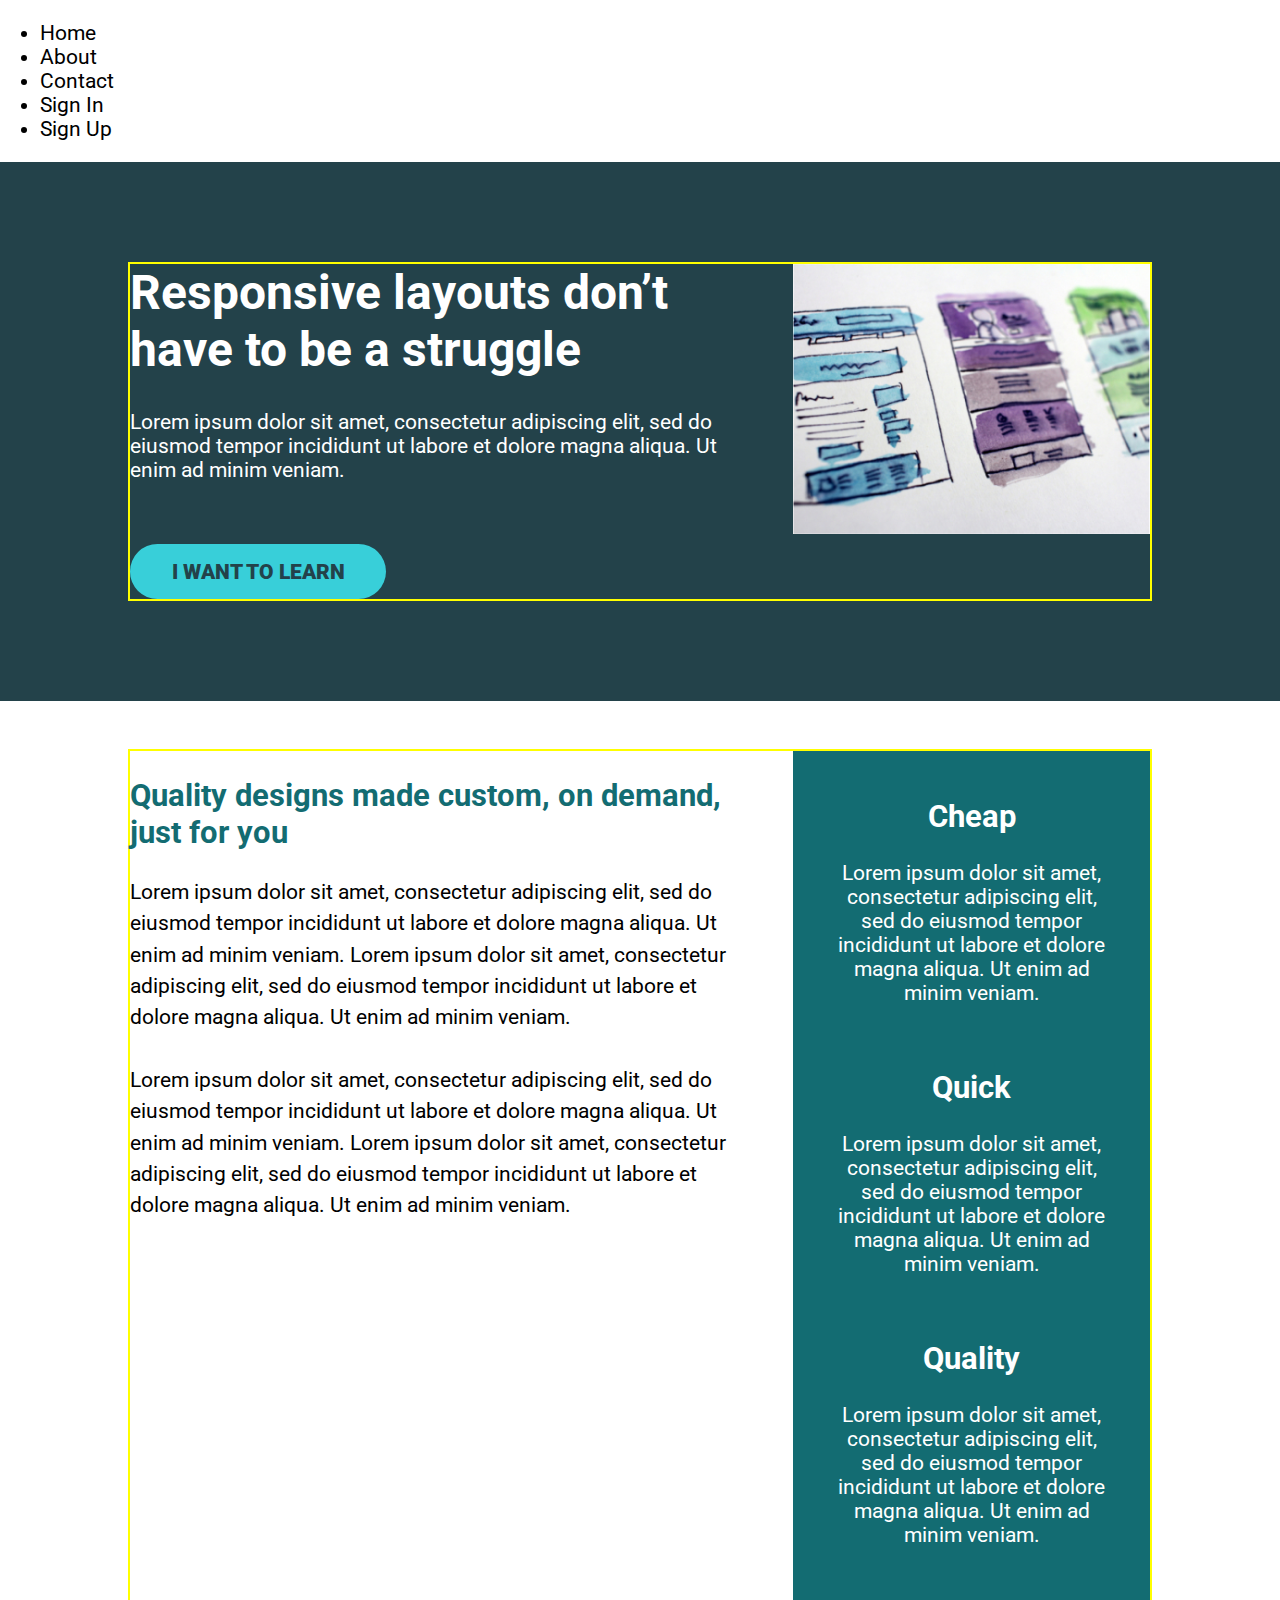
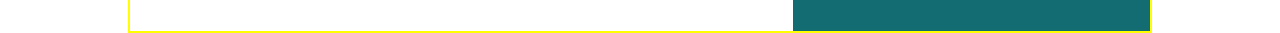
==== day11/index.html @ d9684468 "added header & nav bar, changed generic div to section for hero content" ====
<!DOCTYPE html>
<html lang="en">
<head>
    <meta charset="UTF-8">
    <meta name="viewport" content="width=device-width, initial-scale=1.0">
    <title>Day 11</title>
    <link href="https://fonts.googleapis.com/css2?family=Roboto:wght@400;900&display=swap" rel="stylesheet"> 
    <link rel="stylesheet" href="style.css">
</head>
<body>
    <header>
        <nav class="nav">
            <ul class="nav__list">
                <li class="nav__item">
                    <a>Home</a>
                </li>
                <li class="nav__item">
                    <a>About</a>
                </li>
                <li class="nav__item">
                    <a>Contact</a>
                </li>
                <li class="nav__item">
                    <a>Sign In</a>
                </li>
                <li class="nav__item">
                    <a>Sign Up</a>
                </li>
            </ul>
        </nav>
    </header>
    <section class="hero">
        <div class="container row">
            <div class="hero__text">
                <h1>Responsive layouts don’t have to be a struggle</h1>
                <p>Lorem ipsum dolor sit amet, consectetur adipiscing elit, sed do eiusmod tempor incididunt ut labore et dolore magna aliqua. Ut enim ad minim veniam.</p>
                <a href="#" class="btn">I want to learn</a>
            </div>
            <img class="hero__img" src="img/hero-img.jpg" alt="website sketches"></img>
        </div>
    </section> 

    <main class="container row">
        <section class="main-text">
            <h2>Quality designs made custom, on demand, just for you</h2>
            <p>Lorem ipsum dolor sit amet, consectetur adipiscing elit, sed do eiusmod tempor incididunt ut labore et dolore magna aliqua. Ut enim ad minim veniam. Lorem ipsum dolor sit amet, consectetur adipiscing elit, sed do eiusmod tempor incididunt ut labore et dolore magna aliqua. Ut enim ad minim veniam.</p>
            <p>Lorem ipsum dolor sit amet, consectetur adipiscing elit, sed do eiusmod tempor incididunt ut labore et dolore magna aliqua. Ut enim ad minim veniam. Lorem ipsum dolor sit amet, consectetur adipiscing elit, sed do eiusmod tempor incididunt ut labore et dolore magna aliqua. Ut enim ad minim veniam.</p>
        </section>
        <aside class="sidebar">
            <div class='sidebar-item'>
                <h2>Cheap</h2>
                <p>Lorem ipsum dolor sit amet, consectetur adipiscing elit, sed do eiusmod tempor incididunt ut labore et dolore magna aliqua. Ut enim ad minim veniam.</p>
            </div>
            <div class='sidebar-item'>
                <h2>Quick</h2>
                <p>Lorem ipsum dolor sit amet, consectetur adipiscing elit, sed do eiusmod tempor incididunt ut labore et dolore magna aliqua. Ut enim ad minim veniam.</p>
            </div>
            <div class='sidebar-item'>
                <h2>Quality</h2>
                <p>Lorem ipsum dolor sit amet, consectetur adipiscing elit, sed do eiusmod tempor incididunt ut labore et dolore magna aliqua. Ut enim ad minim veniam.</p>
            </div>
        </aside>
    </main>
    

</body>
</html>
---- day11/style.css ----
*, *::before, *::after {
    box-sizing: border-box;
}

body {
    margin: 0;
    font-family: 'Roboto', sans-serif;
    font-size: 1.3rem;
}

img {
    max-width: 100%;
}

h1 {
    font-size: 3rem;
    margin-top: 0;
}

.container {
    width: 80%;
    max-width: 1200px;
    margin: 0 auto;
    border: 2px solid yellow;
}

.row {
    display: flex;
    justify-content: space-between;
}

.col {
    width: 100%;
}

.hero {
    padding: 100px 0;
    background-color: #23424A;
    color: #FFF;
}

.hero__text { 
    width: 60%;
}

.hero__img {
    width: 35%;
    align-self: flex-start;
}

.hero p {
    margin-bottom: 3em;
}

.main-text {
    width: 60%;
}

.main-text h2 {
    color: #136C72;
}

.main-text p {
    line-height: 1.5em;
    margin-bottom: 2rem;
}

main.container.row {
    margin-top: 3rem;
}

.sidebar {
    background-color: #136C72;
    color: white;
    width: 35%;
    text-align: center;
    padding: 1em 2em;
}

.sidebar-item {
    margin-bottom: 4rem;
}

.btn {
    display: inline-block;
    text-decoration: none;
    text-transform: uppercase; 
    color: #23424A;
    font-weight: 900;
    background-color: #38CFD9;
    padding: .75em 2em;
    border-radius: 100px;
}

.btn:hover,
.btn:focus {
    opacity: .75; 
}
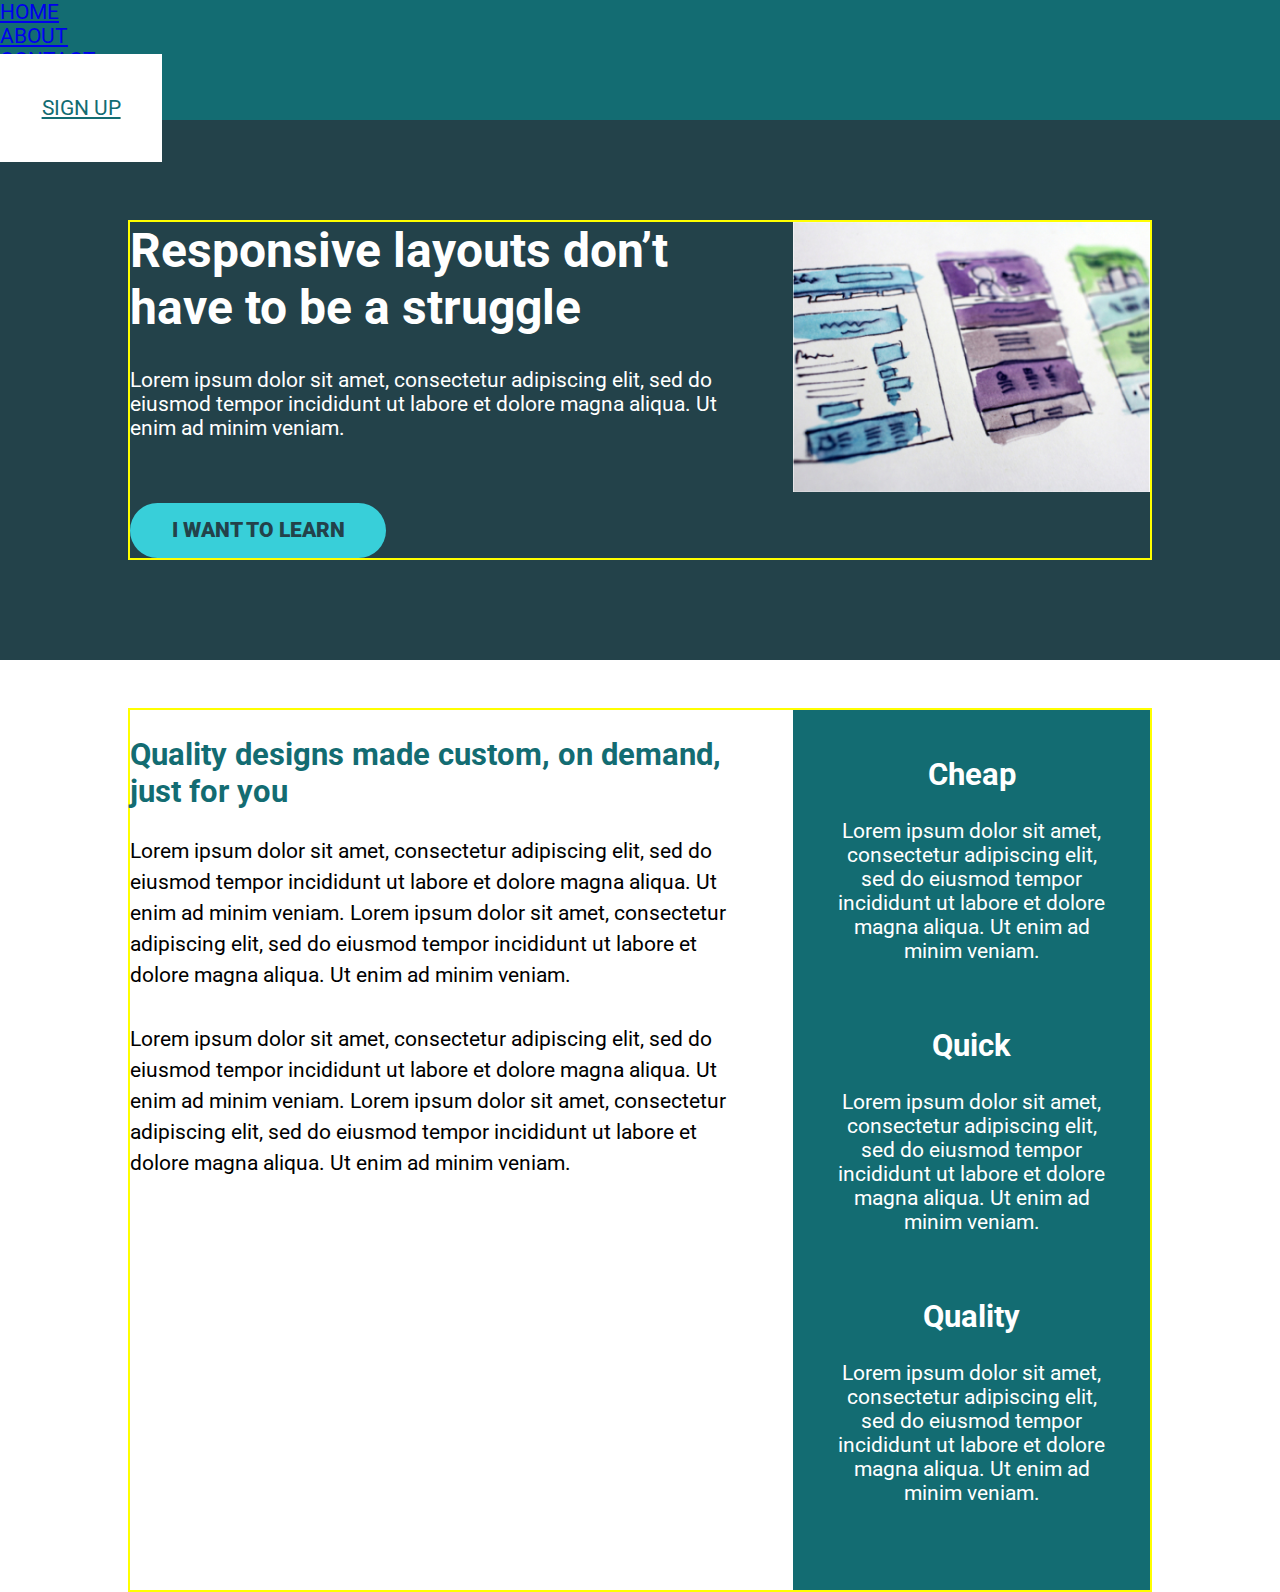
==== commit 6375f787: "set up a tag classes & links" ====
--- a/day11/index.html
+++ b/day11/index.html
@@ -12,19 +12,19 @@
         <nav class="nav">
             <ul class="nav__list">
                 <li class="nav__item">
-                    <a>Home</a>
+                    <a href="#" class="nav__link">Home</a>
                 </li>
                 <li class="nav__item">
-                    <a>About</a>
+                    <a href="#" class="nav__link">About</a>
                 </li>
                 <li class="nav__item">
-                    <a>Contact</a>
+                    <a href="#" class="nav__link">Contact</a>
                 </li>
                 <li class="nav__item">
-                    <a>Sign In</a>
+                    <a href="#" class="nav__link">Sign In</a>
                 </li>
                 <li class="nav__item">
-                    <a>Sign Up</a>
+                    <a href="#" class="nav__link sign-up-btn">Sign Up</a>
                 </li>
             </ul>
         </nav>
--- a/day11/style.css
+++ b/day11/style.css
@@ -33,6 +33,26 @@
     width: 100%;
 }
 
+.nav {
+    background-color: #136C72;
+    color: white;
+}
+
+.nav__list {
+    margin: 0;
+    padding: 0;
+    list-style-type: none;
+}
+
+.nav__item {
+    text-transform: uppercase;
+}
+
+.sign-up-btn {
+    padding: 2em;
+    background-color: white;
+    color: #136C72;;
+}
 .hero {
     padding: 100px 0;
     background-color: #23424A;
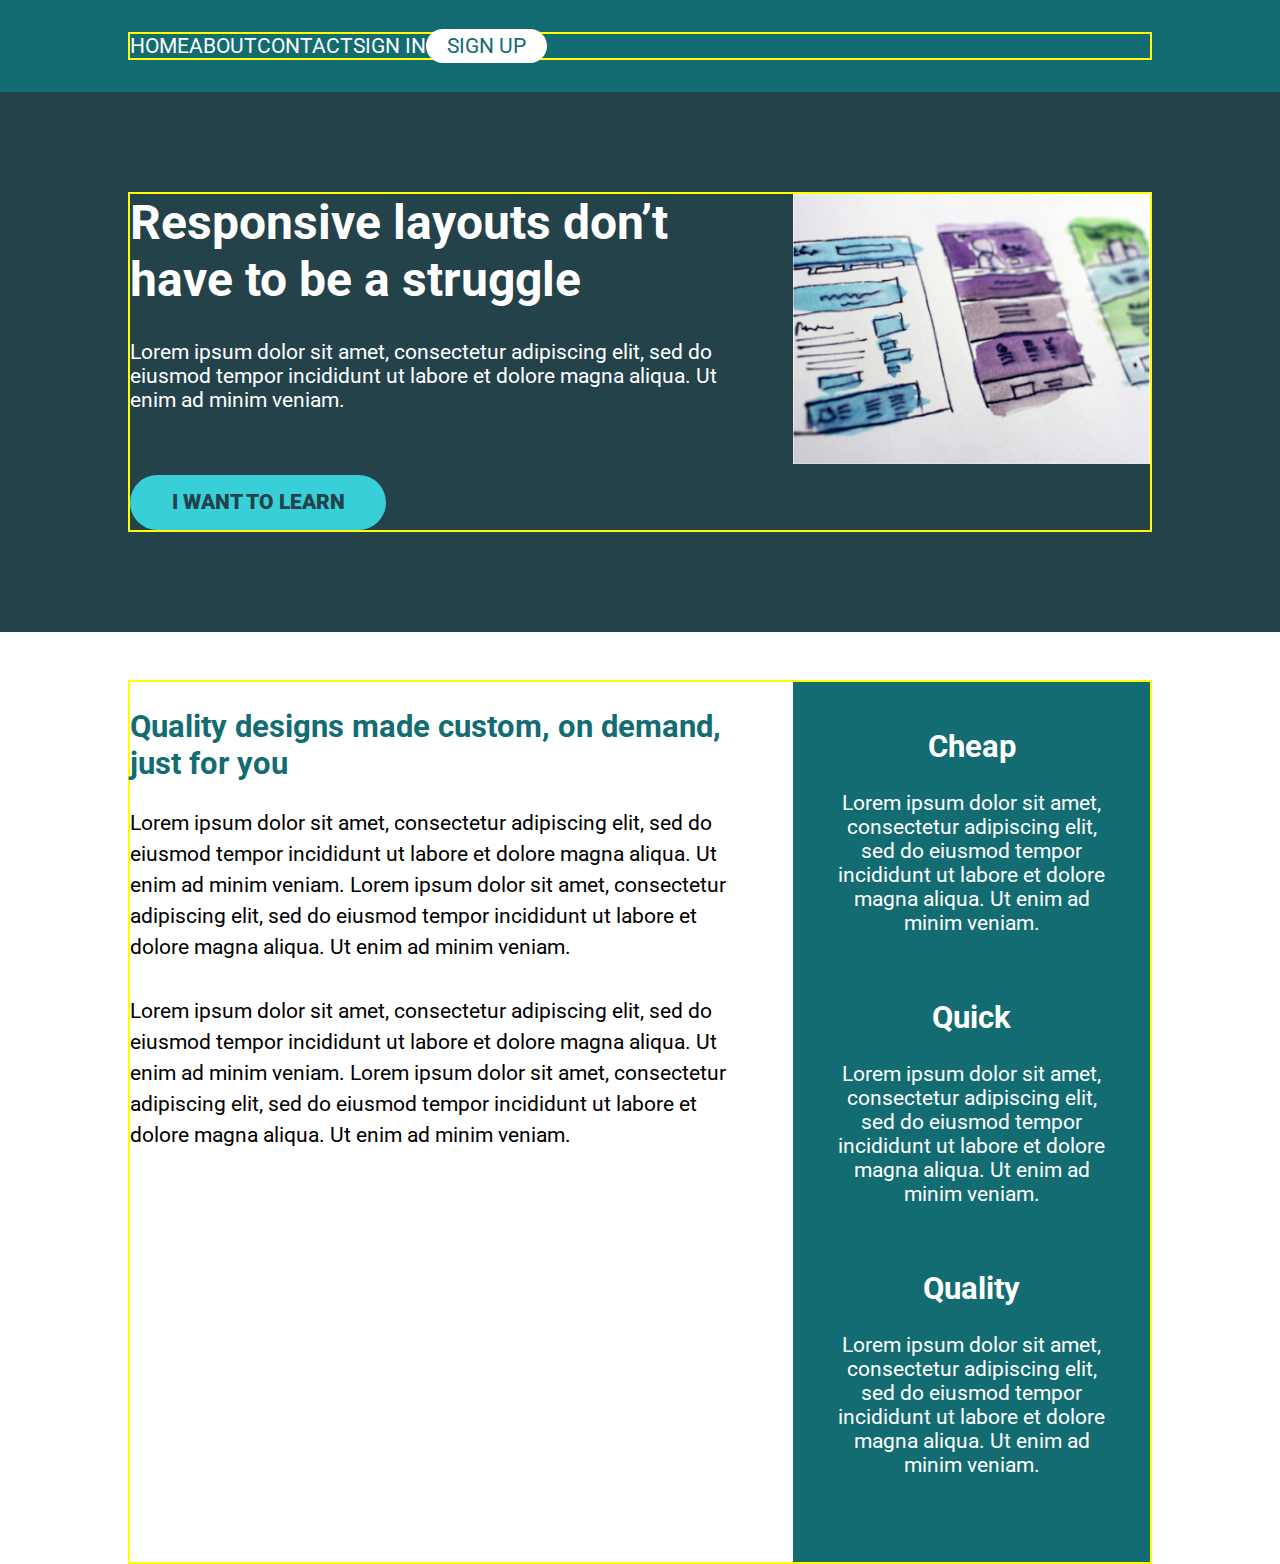
==== commit 23c6985e: "set up flex lay out for nav list, minor styling changes" ====
--- a/day11/index.html
+++ b/day11/index.html
@@ -10,7 +10,7 @@
 <body>
     <header>
         <nav class="nav">
-            <ul class="nav__list">
+            <ul class="nav__list container">
                 <li class="nav__item">
                     <a href="#" class="nav__link">Home</a>
                 </li>
--- a/day11/style.css
+++ b/day11/style.css
@@ -35,23 +35,31 @@
 
 .nav {
     background-color: #136C72;
-    color: white;
+    padding: 2rem 0;
 }
 
 .nav__list {
-    margin: 0;
+    margin: 0 auto;
     padding: 0;
     list-style-type: none;
+    display: flex;
 }
 
 .nav__item {
+
+}
+
+.nav__link {
+    text-decoration: none;
+    color: white;
     text-transform: uppercase;
 }
 
 .sign-up-btn {
-    padding: 2em;
     background-color: white;
-    color: #136C72;;
+    color: #136C72;
+    padding: 0.25em 1em;
+    border-radius: 100px;
 }
 .hero {
     padding: 100px 0;
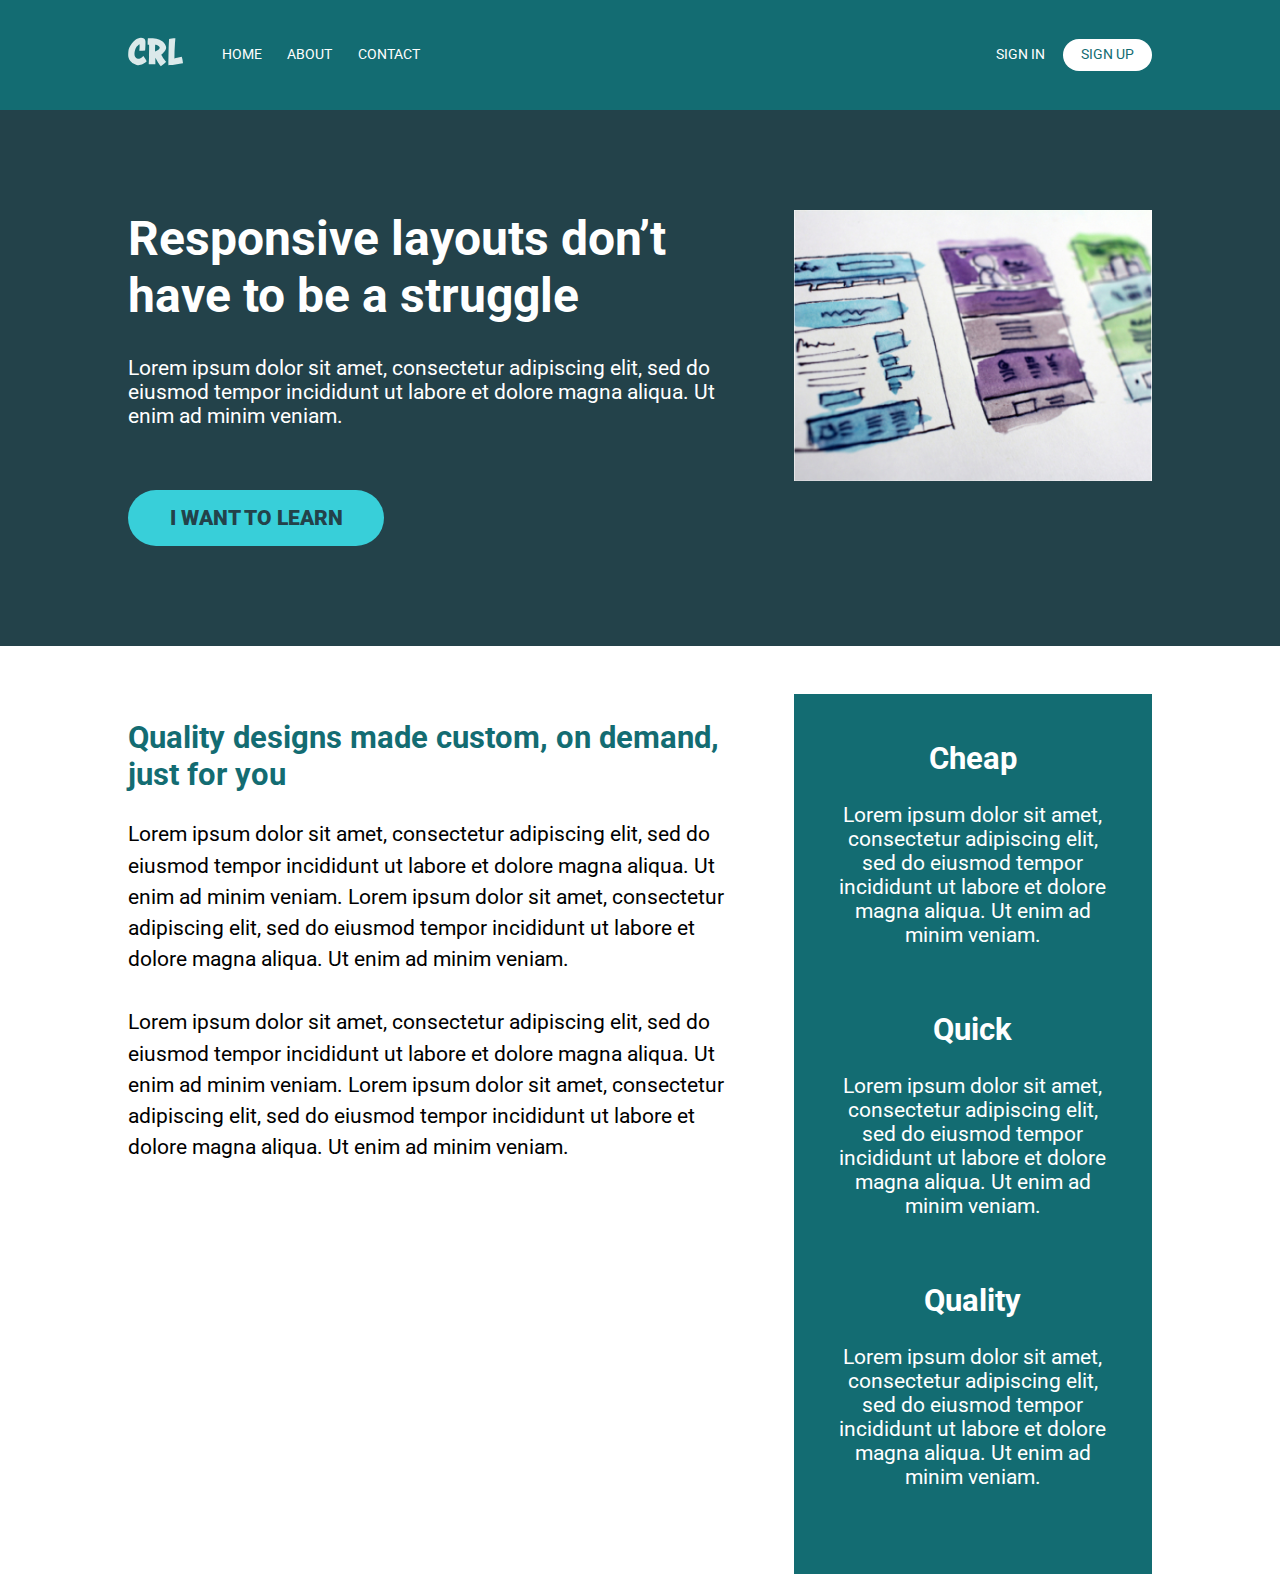
==== commit 44693b7a: "finish styling of navbar, edited html layout" ====
--- a/day11/index.html
+++ b/day11/index.html
@@ -9,25 +9,32 @@
 </head>
 <body>
     <header>
-        <nav class="nav">
-            <ul class="nav__list container">
-                <li class="nav__item">
-                    <a href="#" class="nav__link">Home</a>
-                </li>
-                <li class="nav__item">
-                    <a href="#" class="nav__link">About</a>
-                </li>
-                <li class="nav__item">
-                    <a href="#" class="nav__link">Contact</a>
-                </li>
-                <li class="nav__item">
-                    <a href="#" class="nav__link">Sign In</a>
-                </li>
-                <li class="nav__item">
-                    <a href="#" class="nav__link sign-up-btn">Sign Up</a>
-                </li>
-            </ul>
-        </nav>
+        <div class="container row align-center">
+            <a class="logo" href="#">
+                <img src="img/logo.svg" alt="CRL">
+            </a>
+            <nav class="nav">
+                <ul class="nav__list">
+                    <li class="nav__item">
+                        <a href="#" class="nav__link">Home</a>
+                    </li>
+                    <li class="nav__item">
+                        <a href="#" class="nav__link">About</a>
+                    </li>
+                    <li class="nav__item">
+                        <a href="#" class="nav__link">Contact</a>
+                    </li>
+                </ul>
+                <ul class="nav__list">
+                    <li class="nav__item">
+                        <a href="#" class="nav__link">Sign In</a>
+                    </li>
+                    <li class="nav__item">
+                        <a href="#" class="nav__link sign-up-btn">Sign Up</a>
+                    </li>
+                </ul>
+            </nav>
+        </div>
     </header>
     <section class="hero">
         <div class="container row">
--- a/day11/style.css
+++ b/day11/style.css
@@ -17,11 +17,15 @@
     margin-top: 0;
 }
 
+header {
+    background-color: #136C72;
+    padding: 2rem 0;
+}
+
 .container {
     width: 80%;
     max-width: 1200px;
     margin: 0 auto;
-    border: 2px solid yellow;
 }
 
 .row {
@@ -33,32 +37,47 @@
     width: 100%;
 }
 
+.align-center{
+    align-items: center;
+}
+
+.logo{
+    margin-right: 2rem;
+    flex-shrink: 0;
+}
+
 .nav {
-    background-color: #136C72;
-    padding: 2rem 0;
+    display: flex;
+    flex: 1;
+    justify-content: space-between;
 }
 
 .nav__list {
-    margin: 0 auto;
     padding: 0;
     list-style-type: none;
     display: flex;
+    gap: .75em;
+    font-size: .9rem;
 }
 
 .nav__item {
-
 }
 
 .nav__link {
     text-decoration: none;
     color: white;
     text-transform: uppercase;
+    padding: .5em;
+}
+
+.nav__link:hover {
+    opacity: .8;
 }
 
 .sign-up-btn {
     background-color: white;
     color: #136C72;
-    padding: 0.25em 1em;
+    padding: 0.5em 1.25em;
     border-radius: 100px;
 }
 .hero {
